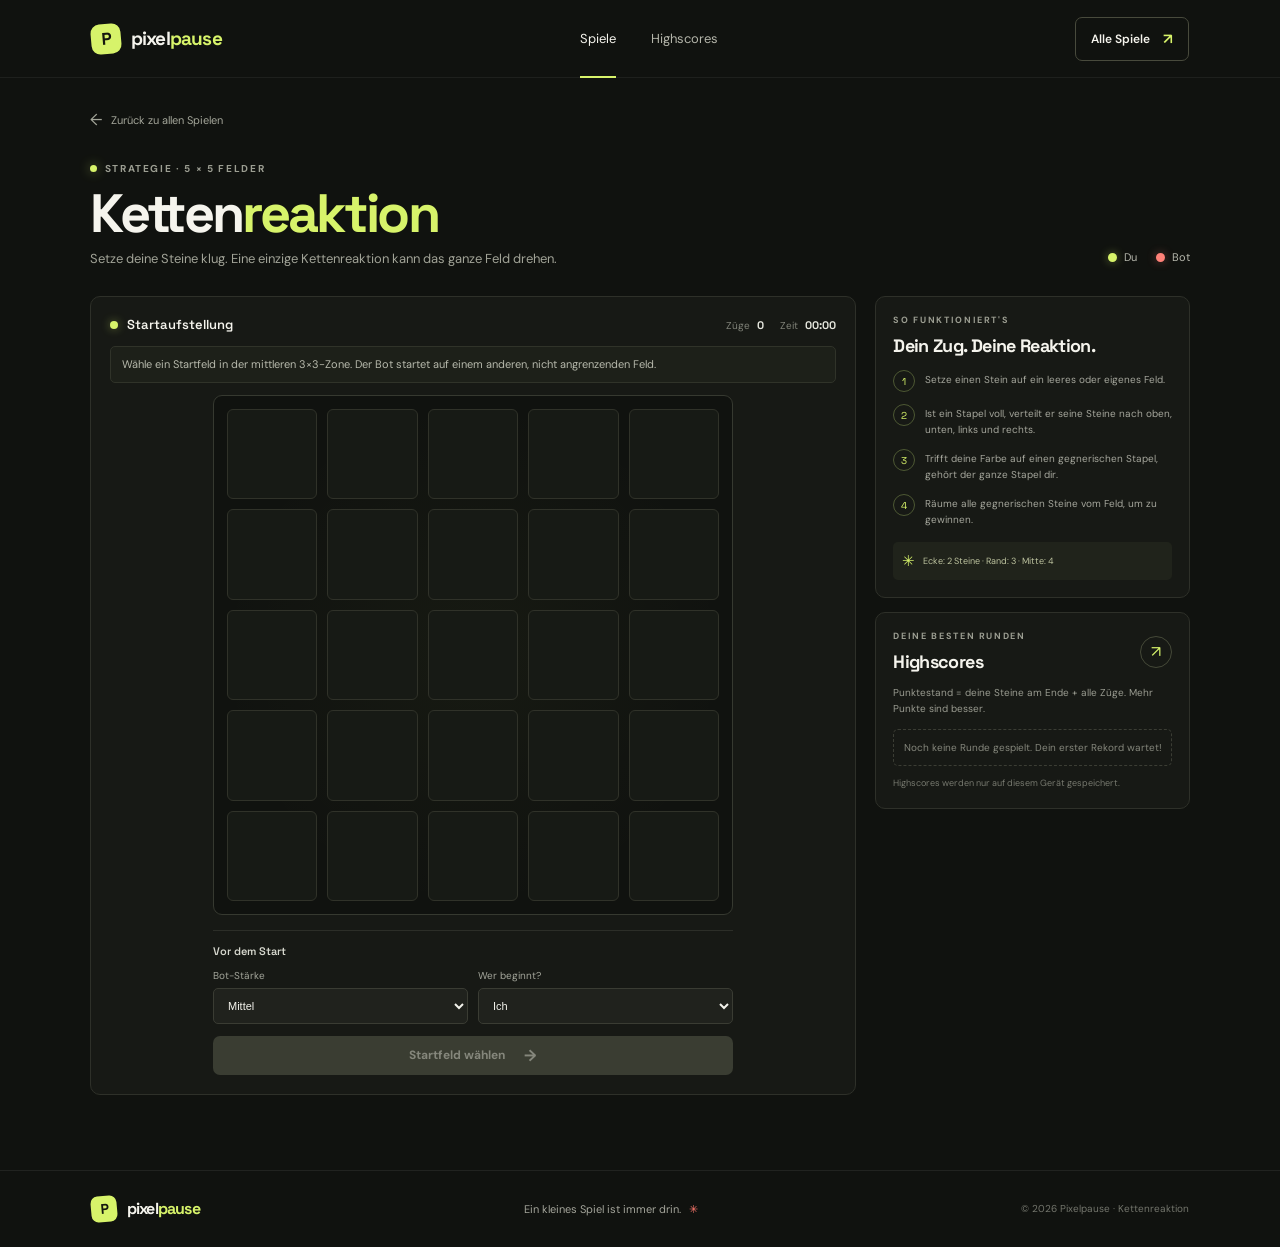
==== kettenreaktion.html @ 7eca8c5a "Implement Kettenreaktion minigame Co-authored-by: Copilot <223556219+Copilot@users.noreply.github.co" ====
<!doctype html>
<html lang="de">
  <head>
    <meta charset="utf-8">
    <meta name="viewport" content="width=device-width, initial-scale=1">
    <meta name="theme-color" content="#10120f">
    <meta
      name="description"
      content="Spiele Kettenreaktion: Erobere das Spielfeld mit cleveren Kettenreaktionen."
    >
    <title>Kettenreaktion spielen – Pixelpause</title>
    <link rel="preconnect" href="https://fonts.googleapis.com">
    <link rel="preconnect" href="https://fonts.gstatic.com" crossorigin>
    <link
      href="https://fonts.googleapis.com/css2?family=DM+Sans:wght@400;500;600;700&family=Space+Grotesk:wght@400;500;600;700&display=swap"
      rel="stylesheet"
    >
    <link rel="stylesheet" href="styles.css">
    <script src="kettenreaktion.js" defer></script>
  </head>
  <body class="chain-page">
    <header class="site-header">
      <a class="brand" href="index.html" aria-label="Zur Pixelpause Startseite">
        <span class="brand-mark" aria-hidden="true">P</span>
        <span>pixel<span class="brand-accent">pause</span></span>
      </a>
      <nav class="main-nav" aria-label="Hauptnavigation">
        <a class="nav-link nav-link-active" href="index.html#spiele">Spiele</a>
        <a class="nav-link" href="#highscores">Highscores</a>
      </nav>
      <a class="header-cta" href="index.html#spiele">
        Alle Spiele <span aria-hidden="true">↗</span>
      </a>
    </header>

    <main class="chain-main">
      <a class="chain-back" href="index.html#spiele"><span aria-hidden="true">←</span> Zurück zu allen Spielen</a>
      <div class="chain-heading">
        <div>
          <p class="eyebrow"><span class="status-dot"></span> STRATEGIE · 5 × 5 FELDER</p>
          <h1>Ketten<span>reaktion</span></h1>
          <p class="chain-intro">Setze deine Steine klug. Eine einzige Kettenreaktion kann das ganze Feld drehen.</p>
        </div>
        <div class="chain-player-legend" aria-label="Spielerfarben">
          <span><i class="legend-dot legend-you"></i> Du</span>
          <span><i class="legend-dot legend-bot"></i> Bot</span>
        </div>
      </div>

      <div class="chain-layout">
        <section class="chain-game-panel" aria-label="Kettenreaktion-Spiel">
          <div class="chain-game-top">
            <div class="chain-turn-label">
              <span class="turn-indicator" id="turn-indicator"></span>
              <span id="turn-label">Spiel vorbereiten</span>
            </div>
            <div class="chain-stats">
              <span>Züge <strong id="move-count">0</strong></span>
              <span>Zeit <strong id="game-time">00:00</strong></span>
            </div>
          </div>

          <p class="chain-status" id="chain-status" aria-live="polite">
            Wähle ein Startfeld in der mittleren 3×3-Zone. Der Bot startet auf einem anderen, nicht angrenzenden Feld.
          </p>

          <div class="chain-board" id="chain-board" role="group" aria-label="Spielfeld mit 25 Feldern"></div>

          <div class="chain-setup" id="setup-panel">
            <p class="setup-heading">Vor dem Start</p>
            <div class="setup-fields">
              <label>
                Bot-Stärke
                <select id="bot-difficulty">
                  <option value="easy">Einfach</option>
                  <option value="medium" selected>Mittel</option>
                  <option value="hard">Schwer</option>
                </select>
              </label>
              <label>
                Wer beginnt?
                <select id="first-player">
                  <option value="human" selected>Ich</option>
                  <option value="bot">Der Bot</option>
                </select>
              </label>
            </div>
            <button class="button button-primary chain-start-button" id="start-game" type="button" disabled>
              Startfeld wählen <span aria-hidden="true">→</span>
            </button>
          </div>

          <div class="chain-live-controls" id="live-controls" hidden>
            <button class="chain-secondary-button" id="new-game" type="button">Neues Spiel</button>
          </div>

          <div class="chain-result" id="result-panel" hidden>
            <p class="eyebrow">RUNDE BEENDET</p>
            <h2 id="result-title">Gut gespielt!</h2>
            <p class="result-summary" id="result-summary"></p>
            <div class="result-score">
              <span>Dein Punktestand</span>
              <strong id="result-points">0</strong>
            </div>
            <div class="result-actions">
              <button class="button button-primary" id="play-again" type="button">Nochmal spielen <span aria-hidden="true">↻</span></button>
              <button class="chain-secondary-button" id="change-difficulty" type="button">Schwierigkeit ändern</button>
            </div>
          </div>
        </section>

        <aside class="chain-sidebar">
          <section class="chain-side-card">
            <p class="eyebrow">SO FUNKTIONIERT'S</p>
            <h2>Dein Zug. Deine Reaktion.</h2>
            <ol class="chain-rules">
              <li><span>1</span><p>Setze einen Stein auf ein leeres oder eigenes Feld.</p></li>
              <li><span>2</span><p>Ist ein Stapel voll, verteilt er seine Steine nach oben, unten, links und rechts.</p></li>
              <li><span>3</span><p>Trifft deine Farbe auf einen gegnerischen Stapel, gehört der ganze Stapel dir.</p></li>
              <li><span>4</span><p>Räume alle gegnerischen Steine vom Feld, um zu gewinnen.</p></li>
            </ol>
            <div class="critical-note">
              <span aria-hidden="true">✳</span>
              Ecke: 2 Steine · Rand: 3 · Mitte: 4
            </div>
          </section>

          <section class="chain-side-card highscore-card" id="highscores">
            <div class="highscore-heading">
              <div>
                <p class="eyebrow">DEINE BESTEN RUNDEN</p>
                <h2>Highscores</h2>
              </div>
              <span class="trophy-icon" aria-hidden="true">↗</span>
            </div>
            <p class="highscore-explainer">Punktestand = deine Steine am Ende + alle Züge. Mehr Punkte sind besser.</p>
            <ol class="highscore-list" id="highscore-list"></ol>
            <p class="storage-note" id="storage-note">Highscores werden nur auf diesem Gerät gespeichert.</p>
          </section>
        </aside>
      </div>
    </main>

    <footer class="site-footer">
      <a class="brand footer-brand" href="index.html" aria-label="Pixelpause Startseite">
        <span class="brand-mark" aria-hidden="true">P</span>
        <span>pixel<span class="brand-accent">pause</span></span>
      </a>
      <span class="footer-note">Ein kleines Spiel ist immer drin. <span aria-hidden="true">✳</span></span>
      <span class="footer-copy">© 2026 Pixelpause · Kettenreaktion</span>
    </footer>
  </body>
</html>
---- styles.css ----
:root {
  color-scheme: dark;
  --background: #10120f;
  --surface: #181a16;
  --surface-raised: #20221d;
  --text: #f5f4ed;
  --muted: #9c9e92;
  --line: #30322b;
  --lime: #d7f36a;
  --coral: #ff796e;
  --font-display: "Space Grotesk", sans-serif;
  --font-body: "DM Sans", sans-serif;
}

* {
  box-sizing: border-box;
}

html {
  scroll-behavior: smooth;
}

body {
  min-width: 320px;
  margin: 0;
  background: var(--background);
  color: var(--text);
  font-family: var(--font-body);
  -webkit-font-smoothing: antialiased;
}

button,
input {
  font: inherit;
}

button,
a {
  -webkit-tap-highlight-color: transparent;
}

a {
  color: inherit;
  text-decoration: none;
}

button:focus-visible,
a:focus-visible,
input:focus-visible {
  outline: 2px solid var(--lime);
  outline-offset: 4px;
}

.sr-only {
  position: absolute;
  width: 1px;
  height: 1px;
  padding: 0;
  overflow: hidden;
  clip: rect(0, 0, 0, 0);
  white-space: nowrap;
  clip-path: inset(50%);
  border: 0;
}

.site-header {
  height: 78px;
  padding: 0 7.1%;
  display: flex;
  align-items: center;
  justify-content: space-between;
  border-bottom: 1px solid rgba(255, 255, 255, 0.06);
}

.brand {
  display: inline-flex;
  align-items: center;
  gap: 10px;
  font-family: var(--font-display);
  font-size: 19px;
  font-weight: 700;
  letter-spacing: -0.8px;
}

.brand-mark {
  display: grid;
  width: 30px;
  height: 30px;
  place-items: center;
  border-radius: 9px;
  background: var(--lime);
  color: #14170e;
  font-size: 17px;
  transform: rotate(-5deg);
}

.brand-accent {
  color: var(--lime);
}

.main-nav {
  display: flex;
  align-items: center;
  gap: 35px;
  height: 100%;
}

.nav-link {
  position: relative;
  display: grid;
  height: 100%;
  place-items: center;
  color: #b4b5aa;
  font-size: 13px;
  transition: color 160ms ease;
}

.nav-link:hover,
.nav-link-active {
  color: var(--text);
}

.nav-link-active::after {
  position: absolute;
  right: 0;
  bottom: -1px;
  left: 0;
  height: 2px;
  background: var(--lime);
  content: "";
}

.header-cta {
  display: inline-flex;
  align-items: center;
  gap: 13px;
  padding: 11px 15px;
  border: 1px solid #484a3c;
  border-radius: 7px;
  font-size: 12px;
  font-weight: 600;
  transition: border-color 160ms ease, background 160ms ease;
}

.header-cta:hover {
  border-color: var(--lime);
  background: rgba(215, 243, 106, 0.06);
}

.header-cta span {
  color: var(--lime);
  font-size: 15px;
}

.hero {
  position: relative;
  min-height: 530px;
  padding: 88px 10.1% 83px;
  display: grid;
  grid-template-columns: 1fr 0.9fr;
  align-items: center;
  gap: 5%;
  overflow: hidden;
  border-bottom: 1px solid rgba(255, 255, 255, 0.06);
}

.hero-copy {
  position: relative;
  z-index: 1;
  max-width: 510px;
}

.eyebrow {
  margin: 0;
  color: var(--muted);
  font-size: 10px;
  font-weight: 700;
  letter-spacing: 1.65px;
}

.hero .eyebrow {
  display: flex;
  align-items: center;
  gap: 9px;
}

.status-dot,
.card-tag > span {
  width: 7px;
  height: 7px;
  border-radius: 50%;
  background: var(--lime);
  box-shadow: 0 0 12px rgba(215, 243, 106, 0.48);
}

h1,
h2,
h3,
p {
  margin-top: 0;
}

h1,
h2,
h3 {
  font-family: var(--font-display);
}

.hero h1 {
  margin: 24px 0 17px;
  font-size: clamp(44px, 5.3vw, 70px);
  line-height: 0.99;
  letter-spacing: -4px;
}

.hero h1 span,
.about-section h2 span {
  color: var(--lime);
}

.hero-description {
  max-width: 390px;
  margin-bottom: 25px;
  color: #a7a89d;
  font-size: 14px;
  line-height: 1.8;
}

.button {
  display: inline-flex;
  min-height: 45px;
  align-items: center;
  justify-content: center;
  gap: 19px;
  padding: 0 18px;
  border: 0;
  border-radius: 7px;
  cursor: pointer;
  font-size: 12px;
  font-weight: 700;
  transition: transform 160ms ease, background 160ms ease;
}

.button:hover {
  transform: translateY(-2px);
}

.button-primary {
  background: var(--lime);
  color: #15170e;
}

.button-primary:hover {
  background: #e1fb7c;
}

.button span {
  font-size: 16px;
}

.hero-note {
  display: flex;
  align-items: center;
  gap: 8px;
  margin-top: 25px;
  color: #85877c;
  font-size: 11px;
}

.note-icon {
  color: var(--coral);
  font-size: 15px;
}

.hero-art {
  position: relative;
  width: min(100%, 470px);
  height: 350px;
  justify-self: end;
}

.art-glow {
  position: absolute;
  top: 50%;
  left: 50%;
  width: 270px;
  height: 270px;
  border-radius: 50%;
  background: rgba(215, 243, 106, 0.08);
  filter: blur(55px);
  transform: translate(-50%, -50%);
}

.art-label {
  position: absolute;
  top: 13px;
  left: 4%;
  display: flex;
  align-items: center;
  gap: 8px;
  color: #bfc0b6;
  font-size: 9px;
  font-weight: 700;
  letter-spacing: 1.5px;
}

.art-label span {
  width: 6px;
  height: 6px;
  border-radius: 50%;
  background: var(--coral);
}

.tile {
  position: absolute;
  z-index: 1;
  display: grid;
  place-items: center;
  border: 1px solid rgba(255, 255, 255, 0.2);
  border-radius: 22px;
  box-shadow: 0 20px 50px rgba(0, 0, 0, 0.27), inset 0 1px rgba(255, 255, 255, 0.2);
}

.tile-lilac {
  top: 62px;
  left: 26%;
  width: 91px;
  height: 91px;
  background: linear-gradient(145deg, #ba9bff, #8261d9);
  color: #f4edff;
  font-size: 38px;
  transform: rotate(-12deg);
}

.tile-coral {
  top: 93px;
  right: 14%;
  width: 117px;
  height: 117px;
  background: linear-gradient(145deg, #ff9a79, #e65750);
  transform: rotate(12deg);
}

.tile-coral::before,
.tile-coral::after {
  position: absolute;
  width: 10px;
  height: 10px;
  border: 2px solid rgba(255, 241, 220, 0.85);
  border-radius: 50%;
  content: "";
}

.tile-coral::before {
  top: 31px;
  left: 29px;
}

.tile-coral::after {
  right: 27px;
  bottom: 29px;
}

.tile-yellow {
  top: 188px;
  left: 18%;
  width: 115px;
  height: 115px;
  background: linear-gradient(145deg, #ffdf71, #e8ad3d);
  color: #593f12;
  font-size: 57px;
  transform: rotate(11deg);
}

.tile-green {
  top: 217px;
  right: 20%;
  width: 82px;
  height: 82px;
  border-radius: 50%;
  background: linear-gradient(145deg, #b1ed9a, #4aa77a);
  transform: rotate(-12deg);
}

.tile-green::after {
  width: 29px;
  height: 29px;
  border: 4px solid rgba(19, 76, 49, 0.62);
  border-radius: 50%;
  content: "";
}

.float-star {
  position: absolute;
  z-index: 2;
  color: var(--lime);
}

.star-one {
  top: 74px;
  right: 7%;
  font-size: 24px;
}

.star-two {
  bottom: 42px;
  left: 37%;
  color: var(--coral);
  font-size: 19px;
}

.star-three {
  top: 155px;
  left: 6%;
  color: #a98af6;
  font-size: 15px;
}

.hero-art-caption {
  position: absolute;
  right: 2%;
  bottom: 1px;
  display: flex;
  width: 182px;
  align-items: center;
  justify-content: space-between;
  color: #bdbeb4;
  font-family: var(--font-display);
  font-size: 12px;
  line-height: 1.55;
}

.caption-arrow {
  display: grid;
  width: 31px;
  height: 31px;
  place-items: center;
  border: 1px solid #56584c;
  border-radius: 50%;
  color: var(--lime);
}

.art-orbit {
  position: absolute;
  top: 50%;
  left: 50%;
  width: 310px;
  height: 230px;
  border: 1px solid rgba(255, 255, 255, 0.07);
  border-radius: 50%;
  transform: translate(-50%, -50%) rotate(-24deg);
}

.orbit-two {
  width: 400px;
  height: 175px;
  transform: translate(-50%, -50%) rotate(31deg);
}

.hero-index {
  position: absolute;
  right: 7.1%;
  bottom: 27px;
  color: #85877c;
  font-family: var(--font-display);
  font-size: 10px;
}

.hero-index span {
  padding: 0 5px;
  color: #484a40;
}

.section-wrap {
  padding-right: 10.1%;
  padding-left: 10.1%;
}

.games-section {
  padding-top: 76px;
  padding-bottom: 87px;
}

.section-heading {
  display: flex;
  align-items: end;
  justify-content: space-between;
  margin-bottom: 31px;
}

.section-heading .eyebrow {
  margin-bottom: 10px;
}

.section-heading h2,
.score-copy h2,
.about-section h2 {
  margin-bottom: 0;
  font-size: clamp(28px, 3vw, 38px);
  letter-spacing: -1.7px;
}

.section-aside {
  margin: 0 0 3px;
  color: #7e8076;
  font-size: 11px;
  line-height: 1.6;
  text-align: right;
}

.section-aside span {
  color: var(--lime);
}

.game-tools {
  display: flex;
  align-items: center;
  justify-content: space-between;
  gap: 20px;
  margin-bottom: 23px;
}

.filter-list {
  display: flex;
  flex-wrap: wrap;
  gap: 8px;
}

.filter-chip {
  min-height: 35px;
  padding: 0 13px;
  border: 1px solid #30322b;
  border-radius: 6px;
  background: transparent;
  color: #a5a69c;
  cursor: pointer;
  font-size: 11px;
  transition: border-color 150ms ease, color 150ms ease, background 150ms ease;
}

.filter-chip:hover {
  border-color: #62644f;
  color: var(--text);
}

.filter-chip.is-active {
  border-color: var(--lime);
  background: rgba(215, 243, 106, 0.08);
  color: var(--lime);
}

.filter-chip span {
  margin-left: 7px;
  color: inherit;
  opacity: 0.65;
}

.search-box {
  display: flex;
  width: 220px;
  height: 37px;
  flex-shrink: 0;
  align-items: center;
  gap: 9px;
  padding: 0 10px;
  border: 1px solid #30322b;
  border-radius: 6px;
  color: #8d8f84;
}

.search-box:focus-within {
  border-color: #767a5a;
}

.search-box svg {
  width: 15px;
  height: 15px;
  fill: none;
  stroke: currentColor;
  stroke-linecap: round;
  stroke-width: 1.7;
}

.search-box input {
  width: 100%;
  min-width: 0;
  border: 0;
  outline: 0;
  background: transparent;
  color: var(--text);
  font-size: 11px;
}

.search-box input::placeholder {
  color: #77796f;
}

.search-box kbd {
  display: grid;
  width: 19px;
  height: 19px;
  flex-shrink: 0;
  place-items: center;
  border: 1px solid #393b33;
  border-radius: 4px;
  color: #82847a;
  font-family: var(--font-body);
  font-size: 10px;
}

.game-grid {
  display: grid;
  grid-template-columns: repeat(3, minmax(0, 1fr));
  gap: 17px;
}

.game-card {
  min-width: 0;
  overflow: hidden;
  border: 1px solid #292b25;
  border-radius: 9px;
  background: var(--surface);
  transition: transform 180ms ease, border-color 180ms ease;
}

.game-card:hover {
  transform: translateY(-4px);
  border-color: #505344;
}

.game-card[hidden] {
  display: none;
}

.card-art {
  position: relative;
  height: 183px;
  overflow: hidden;
}

.card-art-reaction {
  background:
    radial-gradient(ellipse at 50% 70%, rgba(245, 100, 79, 0.26), transparent 49%),
    #272119;
}

.card-art-memory {
  background:
    radial-gradient(ellipse at 50% 85%, rgba(165, 133, 255, 0.22), transparent 52%),
    #211e2c;
}

.card-art-runner {
  background:
    radial-gradient(ellipse at 75% 30%, rgba(255, 211, 107, 0.2), transparent 40%),
    #22251b;
}

.card-art-chain {
  background:
    radial-gradient(ellipse at center, rgba(215, 243, 106, 0.1), transparent 58%),
    #20231c;
}

.chain-preview {
  position: absolute;
  top: 53%;
  left: 50%;
  display: grid;
  width: 127px;
  aspect-ratio: 1;
  grid-template-columns: repeat(5, 1fr);
  gap: 5px;
  transform: translate(-50%, -50%) rotate(-7deg);
}

.chain-preview span {
  display: grid;
  place-items: center;
  border: 1px solid #3b4030;
  border-radius: 4px;
  background: #2a2e24;
  color: #e4fa9b;
  font-family: var(--font-display);
  font-size: 10px;
  font-weight: 700;
}

.chain-preview .preview-you {
  border-color: #718738;
  background: #374321;
  color: #e4fa9b;
}

.chain-preview .preview-bot {
  border-color: #8c4c48;
  background: #462b29;
  color: #ffb2a8;
}

.card-tag {
  position: absolute;
  z-index: 2;
  top: 13px;
  left: 13px;
  display: inline-flex;
  align-items: center;
  gap: 7px;
  padding: 6px 8px;
  border: 1px solid rgba(215, 243, 106, 0.18);
  border-radius: 4px;
  background: rgba(16, 18, 15, 0.68);
  color: #e2e8c8;
  font-size: 8px;
  font-weight: 700;
  letter-spacing: 0.7px;
}

.card-tag > span {
  width: 5px;
  height: 5px;
}

.tag-coming {
  border-color: rgba(255, 255, 255, 0.12);
  color: #c3c0d0;
}

.tag-coming::before {
  width: 5px;
  height: 5px;
  border-radius: 50%;
  background: #b29af3;
  content: "";
}

.art-number {
  position: absolute;
  right: 13px;
  bottom: 11px;
  color: rgba(255, 255, 255, 0.37);
  font-family: var(--font-display);
  font-size: 10px;
}

.reaction-art {
  position: absolute;
  top: 50%;
  left: 50%;
  display: grid;
  width: 116px;
  height: 116px;
  place-items: center;
  border-radius: 50%;
  background: linear-gradient(145deg, #ff967a, #ed554b);
  box-shadow: 0 0 50px rgba(249, 101, 79, 0.21), inset 0 2px rgba(255, 255, 255, 0.3);
  transform: translate(-50%, -40%) rotate(-12deg);
}

.reaction-ring {
  position: absolute;
  border: 1px solid rgba(255, 210, 170, 0.29);
  border-radius: 50%;
}

.ring-outer {
  width: 158px;
  height: 158px;
}

.ring-inner {
  width: 80px;
  height: 80px;
}

.reaction-core {
  color: #fff3e1;
  font-family: var(--font-display);
  font-size: 49px;
  font-weight: 700;
  transform: rotate(12deg);
}

.memory-art {
  position: absolute;
  top: 51%;
  left: 50%;
  display: grid;
  grid-template-columns: repeat(2, 55px);
  gap: 8px;
  transform: translate(-50%, -38%) rotate(-8deg);
}

.memory-tile {
  display: grid;
  width: 55px;
  height: 55px;
  place-items: center;
  border: 1px solid rgba(213, 203, 255, 0.18);
  border-radius: 8px;
  background: #373149;
  color: #d0beff;
  font-family: var(--font-display);
  font-size: 23px;
  box-shadow: 0 8px 18px rgba(0, 0, 0, 0.24);
}

.memory-one,
.memory-four {
  background: #8e73d8;
  color: #fff;
}

.memory-two {
  transform: translateY(3px) rotate(8deg);
}

.memory-three {
  transform: translateY(-3px) rotate(6deg);
}

.runner-art {
  position: absolute;
  inset: 0;
}

.runner-sun {
  position: absolute;
  top: 39px;
  right: 66px;
  width: 43px;
  height: 43px;
  border-radius: 50%;
  background: #f8cb69;
  box-shadow: 0 0 38px rgba(255, 205, 102, 0.22);
}

.runner-ground {
  position: absolute;
  right: 0;
  bottom: 36px;
  left: 0;
  height: 2px;
  background: #738254;
}

.runner-ground::after {
  position: absolute;
  top: 10px;
  right: -15px;
  width: 110%;
  height: 1px;
  background: rgba(180, 203, 133, 0.2);
  content: "";
}

.runner-block {
  position: absolute;
  right: 75px;
  bottom: 38px;
  width: 23px;
  height: 27px;
  border: 2px solid #9fae6e;
  background: #667746;
  transform: rotate(5deg);
}

.runner-player {
  position: absolute;
  bottom: 39px;
  left: 78px;
  width: 28px;
  height: 34px;
  border-radius: 6px 6px 2px 2px;
  background: #ffc46c;
  box-shadow: 0 -7px 0 -3px #f1845a;
  transform: rotate(-7deg);
}

.runner-player::before,
.runner-player::after {
  position: absolute;
  bottom: -3px;
  width: 10px;
  height: 8px;
  border-radius: 2px;
  background: #d98250;
  content: "";
}

.runner-player::before {
  left: 1px;
}

.runner-player::after {
  right: 1px;
}

.runner-player i {
  position: absolute;
  top: 9px;
  right: 5px;
  width: 4px;
  height: 4px;
  border-radius: 50%;
  background: #2d3020;
}

.card-content {
  padding: 16px 16px 15px;
}

.card-meta {
  display: flex;
  align-items: center;
  justify-content: space-between;
  color: #8e9085;
  font-size: 8px;
  font-weight: 700;
  letter-spacing: 1.15px;
}

.card-meta span:first-child {
  color: var(--lime);
}

.game-card:nth-child(2) .card-meta span:first-child {
  color: #bca3ff;
}

.game-card:nth-child(3) .card-meta span:first-child {
  color: #f2c56b;
}

.card-content h3 {
  margin: 12px 0 5px;
  font-size: 17px;
  letter-spacing: -0.45px;
}

.card-content p {
  min-height: 38px;
  margin-bottom: 13px;
  color: #999b90;
  font-size: 11px;
  line-height: 1.65;
}

.card-play {
  display: inline-flex;
  min-height: 33px;
  align-items: center;
  justify-content: space-between;
  gap: 20px;
  padding: 0 11px;
  border: 1px solid #414438;
  border-radius: 5px;
  background: transparent;
  color: var(--lime);
  cursor: pointer;
  font-size: 10px;
  font-weight: 700;
  transition: background 150ms ease, border-color 150ms ease;
}

.card-play:hover {
  border-color: var(--lime);
  background: rgba(215, 243, 106, 0.07);
}

.card-play span {
  font-size: 14px;
}

.card-play-disabled {
  border-color: #373831;
  color: #898b80;
  cursor: default;
}

.card-play-disabled:hover {
  border-color: #373831;
  background: transparent;
}

.empty-state {
  margin: 25px 0 0;
  color: var(--muted);
  font-size: 13px;
  text-align: center;
}

.score-section {
  padding: 35px 10.1%;
  background: #d7f36a;
  color: #171a11;
}

.score-inner {
  display: grid;
  grid-template-columns: 52px 1fr auto auto;
  align-items: center;
  gap: 20px;
}

.score-icon {
  display: grid;
  width: 46px;
  height: 46px;
  place-items: center;
  border: 1px solid rgba(23, 26, 17, 0.25);
  border-radius: 50%;
  font-family: var(--font-display);
  font-size: 21px;
}

.score-copy .eyebrow {
  margin-bottom: 7px;
  color: #606a34;
}

.score-copy h2 {
  font-size: 23px;
  letter-spacing: -1px;
}

.score-copy > p:last-child {
  margin: 5px 0 0;
  color: #535b35;
  font-size: 11px;
}

.score-display {
  min-width: 110px;
  text-align: center;
}

.score-value {
  display: block;
  font-family: var(--font-display);
  font-size: 32px;
  font-weight: 700;
  letter-spacing: -1.5px;
  line-height: 1;
}

.score-unit {
  display: block;
  margin-top: 5px;
  color: #606a34;
  font-size: 8px;
  font-weight: 700;
  letter-spacing: 1px;
}

.button-light {
  min-height: 40px;
  background: #171a11;
  color: #f2f4e9;
  font-size: 10px;
}

.button-light:hover {
  background: #303525;
}

.about-section {
  padding-top: 83px;
  padding-bottom: 86px;
  text-align: center;
}

.about-section .eyebrow {
  margin-bottom: 15px;
}

.about-section h2 {
  font-size: clamp(28px, 3.4vw, 42px);
  line-height: 1.2;
}

.about-section > p:last-child {
  max-width: 450px;
  margin: 17px auto 0;
  color: #9c9e92;
  font-size: 13px;
  line-height: 1.75;
}

.site-footer {
  min-height: 77px;
  padding: 17px 7.1%;
  display: flex;
  align-items: center;
  justify-content: space-between;
  border-top: 1px solid rgba(255, 255, 255, 0.07);
}

.footer-brand {
  font-size: 16px;
}

.footer-brand .brand-mark {
  width: 26px;
  height: 26px;
  border-radius: 7px;
  font-size: 14px;
}

.footer-note {
  color: #a4a59b;
  font-size: 11px;
}

.footer-note span {
  margin-left: 5px;
  color: var(--coral);
}

.footer-copy {
  color: #74766d;
  font-size: 10px;
}

.game-dialog {
  width: min(560px, calc(100% - 28px));
  max-width: none;
  max-height: min(760px, calc(100% - 28px));
  padding: 0;
  overflow: auto;
  border: 1px solid #3a3c33;
  border-radius: 13px;
  background: #151713;
  color: var(--text);
  box-shadow: 0 30px 100px rgba(0, 0, 0, 0.6);
}

.game-dialog::backdrop {
  background: rgba(7, 8, 6, 0.8);
  backdrop-filter: blur(6px);
}

.dialog-shell {
  padding: 0 28px 25px;
}

.dialog-header {
  height: 66px;
  display: flex;
  align-items: center;
  justify-content: space-between;
  border-bottom: 1px solid #2c2e28;
}

.dialog-header .brand {
  font-size: 16px;
}

.dialog-header .brand-mark {
  width: 26px;
  height: 26px;
  border-radius: 7px;
  font-size: 14px;
}

.dialog-close {
  display: grid;
  width: 33px;
  height: 33px;
  place-items: center;
  border: 1px solid #3b3d34;
  border-radius: 50%;
  background: transparent;
  color: #c3c4ba;
  cursor: pointer;
  font-size: 23px;
  line-height: 1;
}

.dialog-close:hover {
  border-color: #77796a;
  color: #fff;
}

.dialog-body {
  padding-top: 29px;
  text-align: center;
}

.dialog-body .eyebrow {
  display: flex;
  align-items: center;
  justify-content: center;
  gap: 8px;
}

.dialog-body h2 {
  margin: 12px 0 7px;
  font-size: 31px;
  letter-spacing: -1.3px;
}

.dialog-description {
  margin-bottom: 21px;
  color: #a0a297;
  font-size: 12px;
  line-height: 1.6;
}

.game-board {
  position: relative;
  display: grid;
  min-height: 245px;
  place-items: center;
  overflow: hidden;
  border: 1px solid #32342b;
  border-radius: 9px;
  background:
    radial-gradient(ellipse at center, rgba(215, 243, 106, 0.06), transparent 55%),
    #1c1f19;
  transition: background 180ms ease, border-color 180ms ease;
}

.game-board.is-countdown {
  background:
    radial-gradient(ellipse at center, rgba(255, 190, 85, 0.11), transparent 58%),
    #201e18;
}

.game-board.is-ready {
  border-color: #8eaf45;
  background:
    radial-gradient(ellipse at center, rgba(215, 243, 106, 0.2), transparent 65%),
    #20291b;
}

.game-board.is-finished {
  background:
    radial-gradient(ellipse at center, rgba(215, 243, 106, 0.11), transparent 60%),
    #1d2119;
}

.board-decoration {
  position: absolute;
  color: rgba(215, 243, 106, 0.4);
  pointer-events: none;
}

.board-decoration-one {
  top: 25px;
  left: 35px;
  font-size: 23px;
}

.board-decoration-two {
  right: 41px;
  bottom: 29px;
  color: rgba(255, 121, 110, 0.55);
  font-size: 18px;
}

.game-message {
  position: relative;
  z-index: 1;
  display: flex;
  max-width: 75%;
  flex-direction: column;
  align-items: center;
  gap: 13px;
  color: #d6d7ce;
  font-family: var(--font-display);
  font-size: 16px;
  pointer-events: none;
}

.message-symbol {
  color: var(--lime);
  font-size: 30px;
}

.game-board.is-ready .game-message {
  color: var(--lime);
  font-weight: 700;
}

.game-board.is-ready .message-symbol {
  display: none;
}

.game-board.is-finished .message-symbol {
  color: var(--coral);
}

.reaction-target {
  position: absolute;
  z-index: 2;
  display: grid;
  width: 120px;
  height: 120px;
  place-items: center;
  border: 2px solid rgba(238, 255, 201, 0.7);
  border-radius: 50%;
  background: #c6ed62;
  color: #19210e;
  cursor: pointer;
  font-family: var(--font-display);
  font-size: 16px;
  font-weight: 700;
  box-shadow: 0 0 0 12px rgba(215, 243, 106, 0.13), 0 0 45px rgba(215, 243, 106, 0.35);
  animation: target-pop 180ms ease-out;
}

.reaction-target:disabled {
  display: none;
}

.reaction-target:hover {
  background: #e0ff88;
  transform: scale(1.05);
}

@keyframes target-pop {
  from {
    opacity: 0;
    transform: scale(0.7);
  }
  to {
    opacity: 1;
    transform: scale(1);
  }
}

.game-footer {
  display: flex;
  align-items: center;
  justify-content: space-between;
  gap: 15px;
  margin-top: 18px;
  color: #9b9d92;
  font-size: 11px;
}

.game-footer strong {
  margin-left: 5px;
  color: var(--lime);
  font-family: var(--font-display);
  font-size: 13px;
}

.game-footer .button {
  min-height: 39px;
}

.game-hint {
  margin: 15px 0 0;
  color: #77796f;
  font-size: 10px;
}

@media (max-width: 900px) {
  .site-header {
    padding-right: 5%;
    padding-left: 5%;
  }

  .hero {
    padding-right: 7%;
    padding-left: 7%;
    gap: 2%;
  }

  .hero h1 {
    font-size: clamp(42px, 6vw, 62px);
  }

  .hero-art {
    transform: scale(0.88);
    transform-origin: center right;
  }

  .section-wrap,
  .score-section {
    padding-right: 7%;
    padding-left: 7%;
  }

  .card-art {
    height: 155px;
  }

  .score-inner {
    grid-template-columns: 45px 1fr auto;
    gap: 15px;
  }

  .score-icon {
    width: 40px;
    height: 40px;
  }

  .score-inner .button {
    grid-column: 2 / -1;
    justify-self: end;
  }
}

@media (max-width: 640px) {
  .site-header {
    height: 66px;
    padding: 0 20px;
  }

  .brand {
    gap: 8px;
    font-size: 17px;
  }

  .brand-mark {
    width: 27px;
    height: 27px;
  }

  .main-nav {
    gap: 18px;
  }

  .nav-link {
    font-size: 11px;
  }

  .header-cta {
    display: none;
  }

  .hero {
    min-height: auto;
    padding: 55px 25px 51px;
    grid-template-columns: 1fr;
    gap: 5px;
  }

  .hero h1 {
    margin-top: 18px;
    font-size: clamp(45px, 12vw, 64px);
    letter-spacing: -3px;
  }

  .hero-description {
    max-width: 350px;
    font-size: 13px;
  }

  .hero-note {
    margin-top: 18px;
  }

  .hero-art {
    width: min(100%, 420px);
    height: 280px;
    justify-self: center;
    margin-top: 15px;
    transform: scale(0.89);
    transform-origin: center;
  }

  .hero-index {
    right: 22px;
    bottom: 17px;
  }

  .section-wrap {
    padding-right: 22px;
    padding-left: 22px;
  }

  .games-section {
    padding-top: 57px;
    padding-bottom: 59px;
  }

  .section-heading {
    align-items: start;
    margin-bottom: 24px;
  }

  .section-heading h2 {
    font-size: 29px;
  }

  .section-aside {
    display: none;
  }

  .game-tools {
    align-items: stretch;
    flex-direction: column;
    gap: 13px;
  }

  .filter-list {
    gap: 6px;
  }

  .filter-chip {
    min-height: 33px;
    padding: 0 10px;
    font-size: 10px;
  }

  .search-box {
    width: 100%;
    height: 39px;
  }

  .game-grid {
    grid-template-columns: 1fr;
    gap: 13px;
  }

  .game-card {
    display: grid;
    grid-template-columns: 40% 1fr;
  }

  .card-art {
    height: auto;
    min-height: 185px;
  }

  .card-tag {
    top: 10px;
    left: 9px;
    gap: 5px;
    padding: 5px 6px;
    font-size: 7px;
    letter-spacing: 0.3px;
  }

  .reaction-art {
    width: 77px;
    height: 77px;
  }

  .reaction-core {
    font-size: 35px;
  }

  .ring-outer {
    width: 109px;
    height: 109px;
  }

  .ring-inner {
    width: 54px;
    height: 54px;
  }

  .memory-art {
    grid-template-columns: repeat(2, 39px);
    gap: 5px;
  }

  .memory-tile {
    width: 39px;
    height: 39px;
    font-size: 17px;
  }

  .runner-sun {
    top: 48px;
    right: 24px;
    width: 30px;
    height: 30px;
  }

  .runner-block {
    right: 23px;
  }

  .runner-player {
    left: 22px;
  }

  .chain-preview {
    width: 83%;
    gap: 3px;
  }

  .chain-preview span {
    border-radius: 3px;
    font-size: 8px;
  }

  .card-content {
    padding: 14px 12px 13px;
  }

  .card-content h3 {
    margin-top: 10px;
    font-size: 15px;
  }

  .card-content p {
    min-height: 0;
    margin-bottom: 10px;
    font-size: 10px;
  }

  .card-meta {
    font-size: 7px;
    letter-spacing: 0.6px;
  }

  .score-section {
    padding: 26px 22px;
  }

  .score-inner {
    grid-template-columns: 42px 1fr auto;
    gap: 13px 10px;
  }

  .score-icon {
    width: 37px;
    height: 37px;
    font-size: 17px;
  }

  .score-copy h2 {
    font-size: 18px;
  }

  .score-copy > p:last-child {
    max-width: 190px;
    font-size: 10px;
    line-height: 1.45;
  }

  .score-display {
    min-width: 66px;
  }

  .score-value {
    font-size: 25px;
  }

  .score-unit {
    font-size: 6px;
    letter-spacing: 0.5px;
  }

  .score-inner .button {
    grid-column: 2 / -1;
    justify-self: stretch;
  }

  .about-section {
    padding-top: 61px;
    padding-bottom: 62px;
  }

  .about-section h2 {
    font-size: 29px;
  }

  .about-section > p:last-child {
    font-size: 12px;
  }

  .site-footer {
    min-height: 80px;
    padding: 15px 20px;
    flex-wrap: wrap;
    gap: 12px;
  }

  .footer-brand {
    font-size: 14px;
  }

  .footer-note {
    display: none;
  }

  .footer-copy {
    font-size: 9px;
  }

  .dialog-shell {
    padding: 0 17px 20px;
  }

  .dialog-header {
    height: 59px;
  }

  .dialog-body {
    padding-top: 22px;
  }

  .dialog-body h2 {
    font-size: 27px;
  }

  .dialog-description {
    font-size: 11px;
  }

  .game-board {
    min-height: 215px;
  }

  .reaction-target {
    width: 105px;
    height: 105px;
  }

  .game-footer {
    align-items: flex-start;
  }

  .game-footer .button {
    gap: 10px;
    padding: 0 12px;
    font-size: 10px;
  }
}

@media (prefers-reduced-motion: reduce) {
  *,
  *::before,
  *::after {
    scroll-behavior: auto !important;
    animation-duration: 0.01ms !important;
    animation-iteration-count: 1 !important;
    transition-duration: 0.01ms !important;
  }
}

.chain-page {
  min-height: 100vh;
}

.chain-page [hidden] {
  display: none !important;
}

.chain-main {
  width: min(1120px, 86%);
  margin: 0 auto;
  padding: 31px 0 75px;
}

.chain-back {
  display: inline-flex;
  align-items: center;
  gap: 9px;
  color: #a4a69a;
  font-size: 11px;
  transition: color 150ms ease;
}

.chain-back:hover {
  color: var(--lime);
}

.chain-back span {
  font-size: 16px;
}

.chain-heading {
  display: flex;
  align-items: end;
  justify-content: space-between;
  gap: 20px;
  margin: 32px 0 27px;
}

.chain-heading .eyebrow {
  display: flex;
  align-items: center;
  gap: 8px;
}

.chain-heading h1 {
  margin: 12px 0 7px;
  font-size: clamp(36px, 5vw, 54px);
  letter-spacing: -2.7px;
  line-height: 1;
}

.chain-heading h1 span {
  color: var(--lime);
}

.chain-intro {
  max-width: 470px;
  margin: 0;
  color: #a1a397;
  font-size: 13px;
  line-height: 1.65;
}

.chain-player-legend {
  display: flex;
  align-items: center;
  gap: 19px;
  padding-bottom: 5px;
  color: #b7b8ad;
  font-size: 11px;
}

.chain-player-legend > span {
  display: flex;
  align-items: center;
  gap: 7px;
}

.legend-dot,
.turn-indicator {
  display: inline-block;
  width: 9px;
  height: 9px;
  border-radius: 50%;
}

.legend-you,
.turn-indicator.is-human {
  background: var(--lime);
  box-shadow: 0 0 10px rgba(215, 243, 106, 0.42);
}

.legend-bot,
.turn-indicator.is-bot {
  background: #ff8178;
  box-shadow: 0 0 10px rgba(255, 129, 120, 0.38);
}

.chain-layout {
  display: grid;
  grid-template-columns: minmax(0, 1fr) 315px;
  align-items: start;
  gap: 19px;
}

.chain-game-panel,
.chain-side-card {
  border: 1px solid #2e3029;
  border-radius: 10px;
  background: #171915;
}

.chain-game-panel {
  min-width: 0;
  padding: 19px;
}

.chain-game-top {
  display: flex;
  align-items: center;
  justify-content: space-between;
  gap: 12px;
}

.chain-turn-label {
  display: flex;
  align-items: center;
  gap: 9px;
  font-family: var(--font-display);
  font-size: 13px;
  font-weight: 600;
}

.turn-indicator {
  width: 8px;
  height: 8px;
  background: #7c7f73;
}

.chain-stats {
  display: flex;
  align-items: center;
  gap: 16px;
  color: #818379;
  font-size: 10px;
}

.chain-stats strong {
  margin-left: 4px;
  color: #e7e8df;
  font-family: var(--font-display);
  font-size: 11px;
}

.chain-status {
  min-height: 35px;
  margin: 13px 0 12px;
  padding: 9px 11px;
  border: 1px solid #303329;
  border-radius: 5px;
  background: #1d2019;
  color: #b7b9ac;
  font-size: 11px;
  line-height: 1.5;
}

.chain-status.is-alert {
  border-color: rgba(255, 129, 120, 0.35);
  color: #ffb0a7;
}

.chain-status.is-success {
  border-color: rgba(215, 243, 106, 0.3);
  color: #e1f4a1;
}

.chain-board {
  display: grid;
  width: min(100%, 520px);
  aspect-ratio: 1;
  grid-template-columns: repeat(5, minmax(0, 1fr));
  gap: clamp(5px, 1.1vw, 10px);
  margin: 0 auto;
  padding: clamp(8px, 1.5vw, 13px);
  border: 1px solid #363930;
  border-radius: 9px;
  background:
    radial-gradient(ellipse at center, rgba(215, 243, 106, 0.035), transparent 70%),
    #10120f;
  touch-action: manipulation;
}

.chain-cell {
  position: relative;
  display: grid;
  min-width: 0;
  min-height: 0;
  place-items: center;
  overflow: hidden;
  border: 1px solid #303229;
  border-radius: 6px;
  background: #1b1e18;
  color: #f5f4ed;
  cursor: pointer;
  transition: background 130ms ease, border-color 130ms ease, transform 130ms ease;
}

.chain-cell:hover:not(:disabled) {
  z-index: 1;
  border-color: #9db24f;
  background: #24291c;
  transform: scale(1.035);
}

.chain-cell:disabled {
  cursor: default;
}

.chain-cell.is-empty {
  background: #171a15;
}

.chain-cell.is-setup-selected {
  border: 2px solid var(--lime);
  background: #252b1b;
  box-shadow: inset 0 0 0 2px rgba(215, 243, 106, 0.12), 0 0 14px rgba(215, 243, 106, 0.12);
}

.chain-cell.cell-you {
  border-color: #718738;
  background: linear-gradient(145deg, #343e20, #242b1b);
  color: #e4fa9b;
}

.chain-cell.cell-bot {
  border-color: #8c4c48;
  background: linear-gradient(145deg, #462b29, #2d211f);
  color: #ffb2a8;
}

.chain-cell.is-last-move::after {
  position: absolute;
  top: 5px;
  right: 5px;
  width: 5px;
  height: 5px;
  border-radius: 50%;
  background: currentColor;
  content: "";
}

.chain-cell.is-exploding {
  animation: chain-flash 500ms ease-out;
}

@keyframes chain-flash {
  0% {
    box-shadow: inset 0 0 0 3px var(--lime), 0 0 20px rgba(215, 243, 106, 0.35);
    transform: scale(1.07);
  }
  100% {
    box-shadow: none;
    transform: scale(1);
  }
}

.cell-count {
  font-family: var(--font-display);
  font-size: clamp(17px, 3.5vw, 27px);
  font-weight: 700;
  line-height: 1;
}

.chain-setup {
  width: min(100%, 520px);
  margin: 15px auto 0;
  padding-top: 13px;
  border-top: 1px solid #2c2e28;
}

.setup-heading {
  margin-bottom: 11px;
  color: #d7d8ce;
  font-family: var(--font-display);
  font-size: 11px;
  font-weight: 600;
}

.setup-fields {
  display: grid;
  grid-template-columns: 1fr 1fr;
  gap: 10px;
}

.setup-fields label {
  display: grid;
  gap: 6px;
  color: #a4a69b;
  font-size: 10px;
}

.setup-fields select {
  width: 100%;
  min-height: 36px;
  padding: 0 10px;
  border: 1px solid #3a3c33;
  border-radius: 5px;
  background: #20221d;
  color: #f2f2eb;
  font-size: 11px;
}

.chain-start-button {
  width: 100%;
  min-height: 39px;
  margin-top: 12px;
}

.chain-start-button:disabled {
  background: #3a3d32;
  color: #85877c;
  cursor: not-allowed;
  transform: none;
}

.chain-live-controls {
  display: flex;
  justify-content: end;
  width: min(100%, 520px);
  margin: 14px auto 0;
}

.chain-secondary-button {
  min-height: 37px;
  padding: 0 13px;
  border: 1px solid #414338;
  border-radius: 6px;
  background: transparent;
  color: #d3d4ca;
  cursor: pointer;
  font-size: 10px;
  font-weight: 600;
  transition: border-color 150ms ease, background 150ms ease;
}

.chain-secondary-button:hover {
  border-color: #777a66;
  background: rgba(255, 255, 255, 0.035);
}

.chain-result {
  width: min(100%, 520px);
  margin: 14px auto 0;
  padding: 17px;
  border: 1px solid rgba(215, 243, 106, 0.2);
  border-radius: 7px;
  background: rgba(215, 243, 106, 0.045);
}

.chain-result .eyebrow {
  color: var(--lime);
}

.chain-result h2 {
  margin: 6px 0 4px;
  font-size: 21px;
  letter-spacing: -0.7px;
}

.result-summary {
  margin: 0;
  color: #a9aa9f;
  font-size: 11px;
  line-height: 1.6;
}

.result-score {
  display: flex;
  align-items: center;
  justify-content: space-between;
  margin-top: 13px;
  padding-top: 11px;
  border-top: 1px solid #373a2d;
  color: #aeb0a4;
  font-size: 11px;
}

.result-score strong {
  color: var(--lime);
  font-family: var(--font-display);
  font-size: 22px;
}

.result-actions {
  display: flex;
  flex-wrap: wrap;
  gap: 8px;
  margin-top: 12px;
}

.result-actions .button {
  min-height: 37px;
  font-size: 10px;
}

.chain-sidebar {
  display: grid;
  gap: 14px;
}

.chain-side-card {
  padding: 17px;
}

.chain-side-card h2 {
  margin: 8px 0 13px;
  font-size: 18px;
  letter-spacing: -0.65px;
}

.chain-side-card .eyebrow {
  font-size: 9px;
}

.chain-rules {
  display: grid;
  gap: 12px;
  margin: 0;
  padding: 0;
  list-style: none;
}

.chain-rules li {
  display: grid;
  grid-template-columns: 23px 1fr;
  align-items: start;
  gap: 9px;
}

.chain-rules li > span {
  display: grid;
  width: 22px;
  height: 22px;
  place-items: center;
  border: 1px solid #4d5833;
  border-radius: 50%;
  color: var(--lime);
  font-family: var(--font-display);
  font-size: 10px;
}

.chain-rules p {
  margin: 2px 0 0;
  color: #a5a69c;
  font-size: 10px;
  line-height: 1.55;
}

.critical-note {
  display: flex;
  align-items: center;
  gap: 8px;
  margin-top: 15px;
  padding: 9px;
  border-radius: 5px;
  background: #20231b;
  color: #bdc39f;
  font-size: 9px;
}

.critical-note span {
  color: var(--lime);
  font-size: 15px;
}

.highscore-heading {
  display: flex;
  align-items: center;
  justify-content: space-between;
}

.highscore-heading h2 {
  margin-bottom: 0;
}

.trophy-icon {
  display: grid;
  width: 32px;
  height: 32px;
  place-items: center;
  border: 1px solid #454938;
  border-radius: 50%;
  color: var(--lime);
  font-size: 16px;
}

.highscore-explainer {
  margin: 12px 0;
  color: #999b90;
  font-size: 10px;
  line-height: 1.6;
}

.highscore-list {
  display: grid;
  gap: 7px;
  margin: 0;
  padding: 0;
  list-style: none;
}

.highscore-empty {
  padding: 11px 9px;
  border: 1px dashed #3b3d34;
  border-radius: 5px;
  color: #85877c;
  font-size: 10px;
  text-align: center;
}

.highscore-item {
  display: grid;
  grid-template-columns: 21px 1fr auto;
  align-items: center;
  gap: 8px;
  padding: 8px 9px;
  border-radius: 5px;
  background: #20221d;
}

.highscore-rank {
  color: #898b80;
  font-family: var(--font-display);
  font-size: 10px;
}

.highscore-detail {
  display: grid;
  gap: 3px;
  color: #c1c2b8;
  font-size: 10px;
}

.highscore-detail small {
  color: #818378;
  font-size: 8px;
}

.highscore-points {
  color: var(--lime);
  font-family: var(--font-display);
  font-size: 14px;
  font-weight: 700;
}

.storage-note {
  margin: 11px 0 0;
  color: #77796f;
  font-size: 9px;
  line-height: 1.5;
}

@media (max-width: 900px) {
  .chain-main {
    width: 90%;
  }

  .chain-layout {
    grid-template-columns: minmax(0, 1fr) 275px;
  }

  .chain-game-panel {
    padding: 14px;
  }

  .chain-side-card {
    padding: 14px;
  }
}

@media (max-width: 700px) {
  .chain-main {
    width: auto;
    padding: 23px 18px 49px;
  }

  .chain-heading {
    align-items: start;
    flex-direction: column;
    gap: 14px;
    margin: 25px 0 20px;
  }

  .chain-heading h1 {
    font-size: 41px;
  }

  .chain-intro {
    font-size: 12px;
  }

  .chain-player-legend {
    padding: 0;
  }

  .chain-layout {
    grid-template-columns: 1fr;
  }

  .chain-game-panel {
    padding: 12px;
  }

  .chain-board {
    gap: 5px;
    padding: 7px;
  }

  .chain-cell {
    border-radius: 4px;
  }

  .cell-count {
    font-size: clamp(16px, 6vw, 24px);
  }

  .chain-sidebar {
    grid-template-columns: 1fr;
  }

  .chain-side-card {
    padding: 16px;
  }

  .chain-rules {
    gap: 10px;
  }

  .chain-stats {
    gap: 9px;
    font-size: 9px;
  }

  .chain-turn-label {
    font-size: 11px;
  }
}

@media (max-width: 390px) {
  .chain-main {
    padding-right: 12px;
    padding-left: 12px;
  }

  .chain-game-panel {
    padding: 9px;
  }

  .chain-stats {
    flex-direction: column;
    align-items: end;
    gap: 2px;
  }

  .chain-board {
    gap: 4px;
    padding: 6px;
  }

  .setup-fields {
    grid-template-columns: 1fr;
  }
}
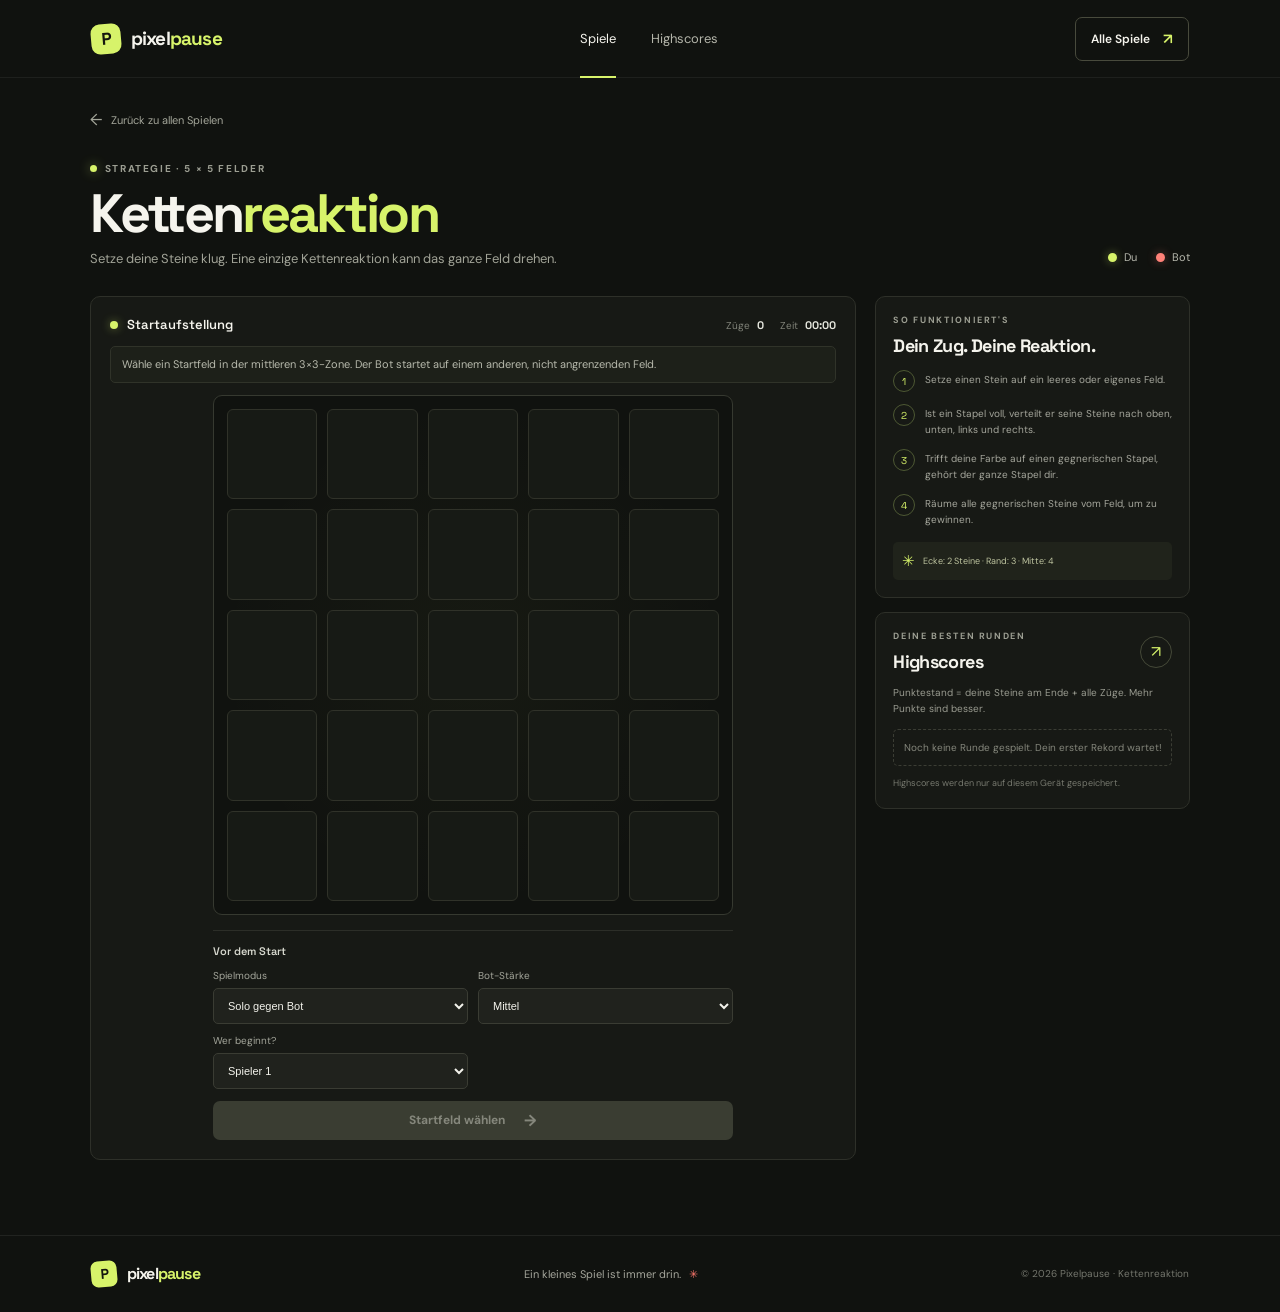
==== commit dd787f7d: "Add local two-player mode Allow both local players to choose their own starting fields.  Co-authored" ====
--- a/kettenreaktion.html
+++ b/kettenreaktion.html
@@ -42,8 +42,8 @@
           <p class="chain-intro">Setze deine Steine klug. Eine einzige Kettenreaktion kann das ganze Feld drehen.</p>
         </div>
         <div class="chain-player-legend" aria-label="Spielerfarben">
-          <span><i class="legend-dot legend-you"></i> Du</span>
-          <span><i class="legend-dot legend-bot"></i> Bot</span>
+          <span id="legend-player-one"><i class="legend-dot legend-you"></i><span>Du</span></span>
+          <span id="legend-player-two"><i class="legend-dot legend-bot"></i><span>Bot</span></span>
         </div>
       </div>
 
@@ -61,7 +61,7 @@
           </div>
 
           <p class="chain-status" id="chain-status" aria-live="polite">
-            Wähle ein Startfeld in der mittleren 3×3-Zone. Der Bot startet auf einem anderen, nicht angrenzenden Feld.
+            Wähle ein Startfeld in der mittleren 3×3-Zone. Der zweite Spieler startet auf einem anderen, nicht angrenzenden Feld.
           </p>
 
           <div class="chain-board" id="chain-board" role="group" aria-label="Spielfeld mit 25 Feldern"></div>
@@ -70,6 +70,13 @@
             <p class="setup-heading">Vor dem Start</p>
             <div class="setup-fields">
               <label>
+                Spielmodus
+                <select id="game-mode">
+                  <option value="bot" selected>Solo gegen Bot</option>
+                  <option value="local">Zweispieler</option>
+                </select>
+              </label>
+              <label id="bot-difficulty-field">
                 Bot-Stärke
                 <select id="bot-difficulty">
                   <option value="easy">Einfach</option>
@@ -80,8 +87,9 @@
               <label>
                 Wer beginnt?
                 <select id="first-player">
-                  <option value="human" selected>Ich</option>
-                  <option value="bot">Der Bot</option>
+                  <option value="player1" selected>Spieler 1</option>
+                  <option value="player2">Spieler 2</option>
+                  <option value="bot">Bot</option>
                 </select>
               </label>
             </div>
--- a/styles.css
+++ b/styles.css
@@ -1831,7 +1831,9 @@
 }
 
 .legend-bot,
-.turn-indicator.is-bot {
+.turn-indicator.is-bot,
+.legend-player-two,
+.turn-indicator.is-player-two {
   background: #ff8178;
   box-shadow: 0 0 10px rgba(255, 129, 120, 0.38);
 }
@@ -1972,6 +1974,7 @@
   color: #e4fa9b;
 }
 
+.chain-cell.cell-player-two,
 .chain-cell.cell-bot {
   border-color: #8c4c48;
   background: linear-gradient(145deg, #462b29, #2d211f);
